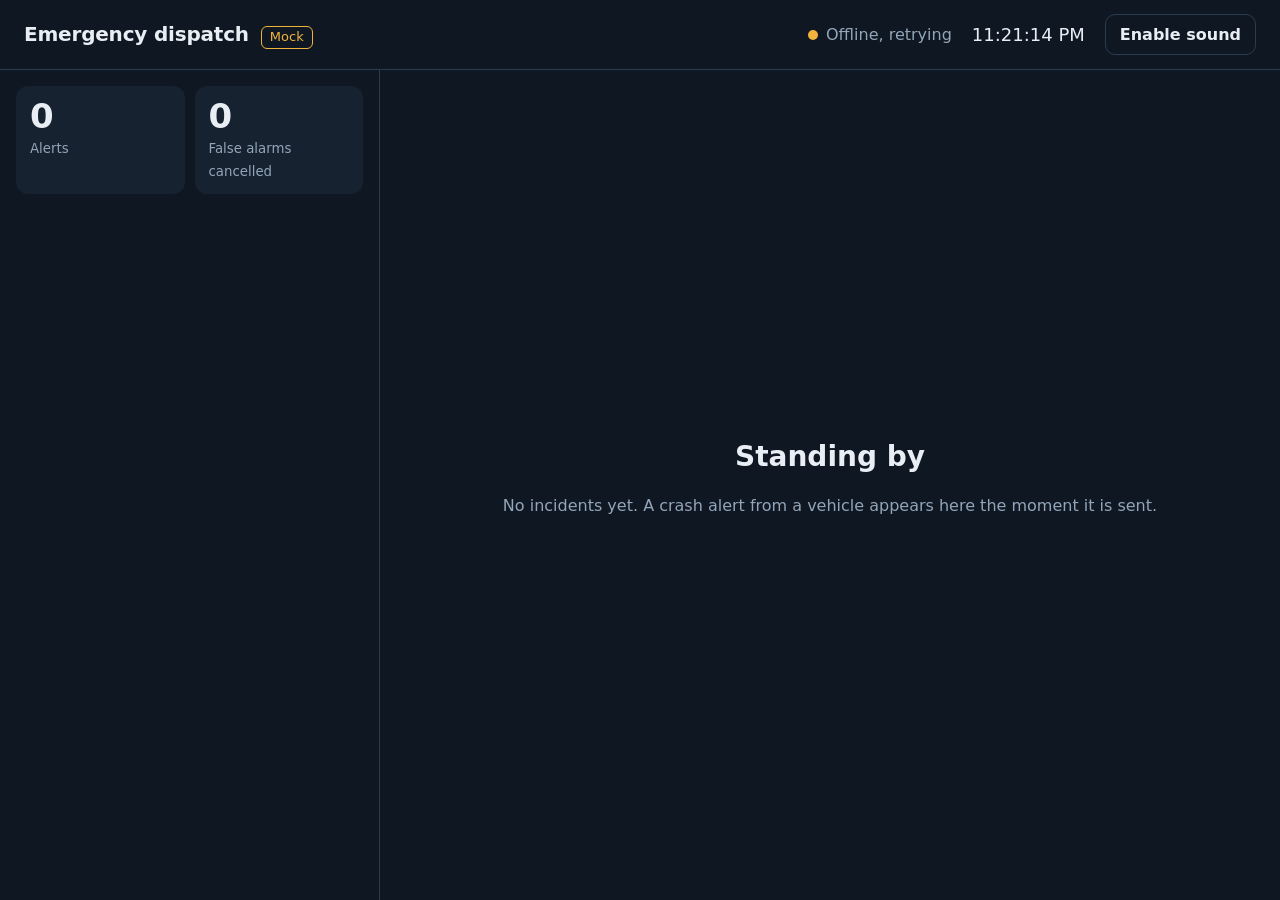
==== backend/app/static/dispatch.html @ 0affd081 "Add CrashGuard Phase A backend and firmware" ====
<!doctype html><html lang="en"><head><meta charset="utf-8"><meta name="viewport" content="width=device-width,initial-scale=1"><title>Emergency dispatch (mock)</title>
<style>
:root{--bg:#0e1722;--s:#16222f;--line:#2a3c50;--tx:#e8eef4;--mu:#93a5b8;--ok:#2fbf71;--warn:#f2b33d;--s1:#f2b33d;--s2:#f07f2d;--s3:#e5484d;color-scheme:dark}
*{box-sizing:border-box}
body{margin:0;height:100dvh;display:flex;flex-direction:column;background:var(--bg);color:var(--tx);font:16px/1.45 system-ui,-apple-system,"Segoe UI",Roboto,sans-serif}
header{display:flex;justify-content:space-between;align-items:center;padding:14px 24px;border-bottom:1px solid var(--line)}
.brand{display:flex;align-items:baseline;gap:12px}.brand b{font-size:20px;font-weight:800;letter-spacing:-.01em}
.mock{font-size:13px;color:var(--warn);border:1px solid var(--warn);border-radius:6px;padding:1px 8px}
.hdr{display:flex;align-items:center;gap:20px;color:var(--mu)}
.live{display:flex;align-items:center;gap:8px}.live i{width:10px;height:10px;border-radius:50%;background:var(--ok)}.live.off i{background:var(--warn)}
#clock{font-variant-numeric:tabular-nums;font-size:18px;color:var(--tx)}
button{font:inherit;font-weight:700;border-radius:10px;border:1px solid var(--line);background:transparent;color:var(--tx);padding:8px 14px;cursor:pointer}
button:focus-visible,.inc:focus-visible,a:focus-visible{outline:3px solid #7cc0ff;outline-offset:2px}
main{flex:1;display:grid;grid-template-columns:380px 1fr;min-height:0}
aside{border-right:1px solid var(--line);overflow:auto;padding:16px}
.stats{display:grid;grid-template-columns:1fr 1fr;gap:10px;margin-bottom:16px}
.stats div{background:var(--s);border-radius:12px;padding:12px 14px}
.stats b{display:block;font-size:34px;font-weight:800;font-variant-numeric:tabular-nums;line-height:1.1}
.stats small{color:var(--mu)}
.inc{background:var(--s);border-radius:12px;padding:12px 14px 12px 16px;margin-bottom:10px;border-left:6px solid var(--mu);cursor:pointer}
.inc.s1{border-color:var(--s1)}.inc.s2{border-color:var(--s2)}.inc.s3{border-color:var(--s3)}
.inc.sel{outline:2px solid var(--tx)}
.inc .top{display:flex;justify-content:space-between;color:var(--mu);font-size:14px}
.inc .sev{font-weight:700}.s1 .sev{color:var(--s1)}.s2 .sev{color:var(--s2)}.s3 .sev{color:var(--s3)}
.inc .meta{color:var(--mu);font-size:14px}
.empty{color:var(--mu)}
#detail{padding:28px;overflow:auto}
#dsev{font-size:44px;font-weight:800;letter-spacing:-.02em;margin:0;line-height:1.1}
#dveh{color:var(--mu);font-size:20px;margin:4px 0 20px}
.grid{display:grid;grid-template-columns:repeat(4,1fr);gap:10px;margin-bottom:20px}
.grid div{background:var(--s);border-radius:12px;padding:12px 14px}
.grid small{display:block;color:var(--mu);font-size:13px}.grid b{font-size:22px;font-variant-numeric:tabular-nums}
#map{width:100%;height:min(46vh,420px);border:0;border-radius:12px;background:var(--s)}
#empty{display:grid;place-content:center;height:100%;text-align:center}
#empty h2{font-size:28px;margin:0 0 6px}
a.link{display:inline-block;margin-top:12px;color:var(--tx);font-weight:700}
#banner{position:fixed;top:0;left:0;right:0;padding:16px 24px;background:var(--s3);color:#fff;font-size:24px;font-weight:800;transform:translateY(-100%);transition:transform .3s;z-index:5;cursor:pointer}
#banner.show{transform:none}
@media(max-width:820px){main{grid-template-columns:1fr;overflow:auto}aside{border-right:0;border-bottom:1px solid var(--line);overflow:visible}.grid{grid-template-columns:1fr 1fr}}
@media(prefers-reduced-motion:reduce){#banner{transition:none}}
</style></head><body>
<div id="banner" role="alert"></div>
<header><div class="brand"><b>Emergency dispatch</b><span class="mock">Mock</span></div>
<div class="hdr"><span id="live" class="live"><i></i><span id="lt">Live</span></span><span id="clock"></span><button id="snd">Enable sound</button></div></header>
<main><aside><div class="stats"><div><b id="nA">0</b><small>Alerts</small></div><div><b id="nC">0</b><small>False alarms cancelled</small></div></div><div id="list"></div></aside>
<section id="detail"><div id="empty"><div><h2>Standing by</h2><p class="empty">No incidents yet. A crash alert from a vehicle appears here the moment it is sent.</p></div></div>
<div id="info" style="display:none"><h1 id="dsev"></h1><p id="dveh"></p>
<div class="grid"><div><small>Peak impact</small><b id="mP"></b></div><div><small>Confidence</small><b id="mC"></b></div><div><small>Received</small><b id="mT"></b></div><div><small>Position accuracy</small><b id="mA"></b></div></div>
<iframe id="map" title="Crash location map"></iframe><p id="noloc" class="empty">Location unavailable for this alert.</p>
<a id="glink" class="link" target="_blank" rel="noopener">Open in Google Maps</a></div></section></main>
<script>
const $=id=>document.getElementById(id),SEV=['None','Minor','Serious','Critical'];
const ALARM_MS=8000;
let alerts=[],cancelled=0,lastId=null,sel=null,audio=null,mapFor=null,alarm=null,alarmEnd=null;
function el(tag,cls,txt){const e=document.createElement(tag);if(cls)e.className=cls;if(txt!=null)e.textContent=txt;return e}
function ago(a){const s=(Date.now()-new Date(a.created_at_utc))/1000;return s<60?'just now':s<3600?Math.floor(s/60)+' min ago':Math.floor(s/3600)+' h ago'}
function beep(){if(!audio)return;const o=audio.createOscillator(),g=audio.createGain();o.frequency.value=880;g.gain.value=.3;o.connect(g);g.connect(audio.destination);o.start();o.stop(audio.currentTime+.4)}
function startAlarm(){stopAlarm();beep();alarm=setInterval(beep,600);alarmEnd=setTimeout(stopAlarm,ALARM_MS)}
function stopAlarm(){clearInterval(alarm);clearTimeout(alarmEnd);alarm=null;alarmEnd=null;$('banner').classList.remove('show')}
$('banner').onclick=stopAlarm;
$('snd').onclick=()=>{audio=new (window.AudioContext||window.webkitAudioContext)();beep();$('snd').textContent='Sound on'};
setInterval(()=>{$('clock').textContent=new Date().toLocaleTimeString()},1000);
function detail(){
  const a=alerts.find(x=>x.id===sel);
  $('empty').style.display=a?'none':'grid';$('info').style.display=a?'block':'none';
  if(!a)return;
  $('dsev').textContent=SEV[a.severity]+' crash'+((a.flags&2)?' (test)':'');$('dsev').style.color='var(--s'+a.severity+')';
  $('dveh').textContent=a.vehicle_label;
  $('mP').textContent=a.peak_g.toFixed(1)+' g';$('mC').textContent=Math.round(a.confidence*100)+'%';
  $('mT').textContent=a.created_at_local;$('mA').textContent=a.accuracy_m!=null?Math.round(a.accuracy_m)+' m':'n/a';
  const has=a.lat!=null;$('map').style.display=has?'block':'none';$('noloc').style.display=has?'none':'block';$('glink').style.display=has?'inline-block':'none';
  if(has){
    if(mapFor!==a.id){const d=.004;$('map').src='https://www.openstreetmap.org/export/embed.html?bbox='+[a.lng-d*1.6,a.lat-d,a.lng+d*1.6,a.lat+d].join(',')+'&layer=mapnik&marker='+a.lat+','+a.lng;mapFor=a.id}
    $('glink').href='https://www.google.com/maps?q='+a.lat+','+a.lng;
  }else mapFor=null;
}
function render(){
  $('nA').textContent=alerts.length;$('nC').textContent=cancelled;
  const list=$('list');list.textContent='';
  if(!alerts.length)list.appendChild(el('p','empty','Alerts from vehicles appear here as they arrive.'));
  for(const a of alerts){
    const c=el('article','inc s'+a.severity+(a.id===sel?' sel':''));c.tabIndex=0;
    const top=el('div','top');top.append(el('span','sev',SEV[a.severity]+((a.flags&2)?' (test)':'')),el('span',null,ago(a)));
    c.append(top,el('b',null,a.vehicle_label),el('div','meta',a.peak_g.toFixed(1)+' g, '+Math.round(a.confidence*100)+'% confidence'));
    c.onclick=()=>{stopAlarm();sel=a.id;render()};c.onkeydown=e=>{if(e.key==='Enter'){stopAlarm();sel=a.id;render()}};
    list.appendChild(c);
  }
  detail();
}
async function poll(){
  try{
    const [a,ev]=await Promise.all([fetch('/api/alerts?limit=50').then(r=>r.json()),fetch('/api/events?limit=200').then(r=>r.json())]);
    alerts=a;cancelled=ev.filter(e=>e.type==='cancelled').length;
    const top=a.length?a[0].id:0;
    if(lastId!==null&&top>lastId){
      sel=top;const n=a[0],b=$('banner');b.textContent='New alert: '+SEV[n.severity].toLowerCase()+' crash, '+n.vehicle_label;
      b.classList.add('show');startAlarm();
    }
    if(sel===null&&a.length)sel=a[0].id;
    lastId=top;$('live').classList.remove('off');$('lt').textContent='Live';render();
  }catch(e){$('live').classList.add('off');$('lt').textContent='Offline, retrying'}
}
setInterval(poll,2000);poll();
</script></body></html>
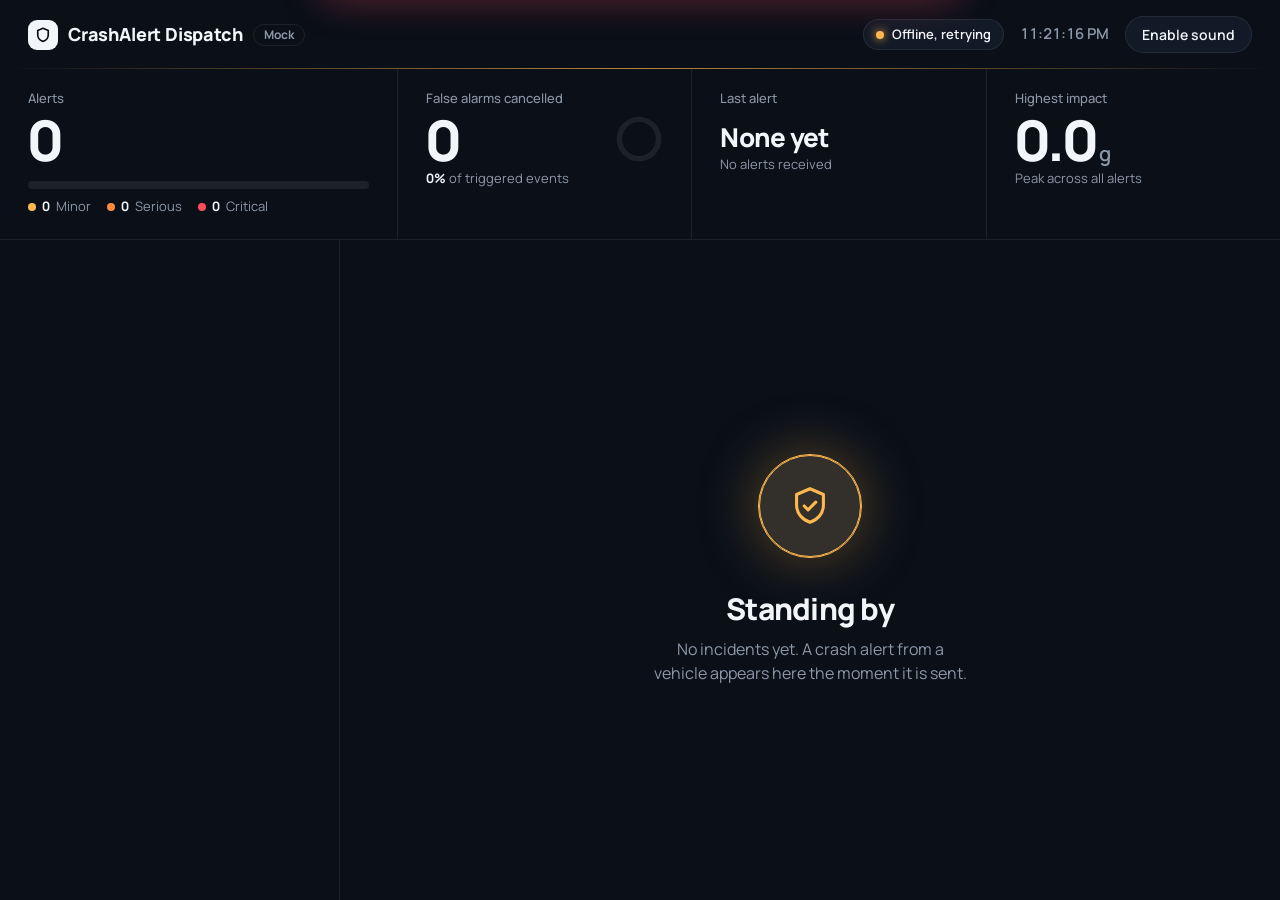
==== commit 896db130: "Refining the UI" ====
--- a/backend/app/static/dispatch.html
+++ b/backend/app/static/dispatch.html
@@ -1,49 +1,91 @@
-<!doctype html><html lang="en"><head><meta charset="utf-8"><meta name="viewport" content="width=device-width,initial-scale=1"><title>Emergency dispatch (mock)</title>
+<!doctype html><html lang="en"><head><meta charset="utf-8"><meta name="viewport" content="width=device-width,initial-scale=1"><title>CrashAlert Dispatch (mock)</title>
+<link rel="preconnect" href="https://fonts.googleapis.com"><link rel="preconnect" href="https://fonts.gstatic.com" crossorigin>
+<link rel="stylesheet" href="https://fonts.googleapis.com/css2?family=Manrope:wght@400;500;600;700;800&display=swap">
 <style>
-:root{--bg:#0e1722;--s:#16222f;--line:#2a3c50;--tx:#e8eef4;--mu:#93a5b8;--ok:#2fbf71;--warn:#f2b33d;--s1:#f2b33d;--s2:#f07f2d;--s3:#e5484d;color-scheme:dark}
+:root{--bg:#0a0f18;--s:#121a27;--line:rgba(255,255,255,.08);--tx:#f2f5f9;--mu:#8b98a9;--ok:#3ddc97;--warn:#ffb84d;--s1:#ffb84d;--s2:#ff8a3d;--s3:#ff4d5e;color-scheme:dark}
 *{box-sizing:border-box}
-body{margin:0;height:100dvh;display:flex;flex-direction:column;background:var(--bg);color:var(--tx);font:16px/1.45 system-ui,-apple-system,"Segoe UI",Roboto,sans-serif}
-header{display:flex;justify-content:space-between;align-items:center;padding:14px 24px;border-bottom:1px solid var(--line)}
-.brand{display:flex;align-items:baseline;gap:12px}.brand b{font-size:20px;font-weight:800;letter-spacing:-.01em}
-.mock{font-size:13px;color:var(--warn);border:1px solid var(--warn);border-radius:6px;padding:1px 8px}
-.hdr{display:flex;align-items:center;gap:20px;color:var(--mu)}
-.live{display:flex;align-items:center;gap:8px}.live i{width:10px;height:10px;border-radius:50%;background:var(--ok)}.live.off i{background:var(--warn)}
-#clock{font-variant-numeric:tabular-nums;font-size:18px;color:var(--tx)}
-button{font:inherit;font-weight:700;border-radius:10px;border:1px solid var(--line);background:transparent;color:var(--tx);padding:8px 14px;cursor:pointer}
+body{margin:0;height:100dvh;display:flex;flex-direction:column;background:var(--bg);color:var(--tx);font:16px/1.5 Manrope,system-ui,-apple-system,"Segoe UI",Roboto,sans-serif;font-variant-numeric:tabular-nums;--c:var(--ok)}
+body:has(.inc.sel.s1){--c:var(--s1)}
+body:has(.inc.sel.s2){--c:var(--s2)}
+body:has(.inc.sel.s3){--c:var(--s3)}
+body:has(.live.off){--c:var(--warn)}
+header{position:relative;display:flex;justify-content:space-between;align-items:center;padding:16px 28px}
+header::after{content:"";position:absolute;left:0;right:0;bottom:0;height:1px;background:linear-gradient(90deg,transparent,var(--c) 50%,transparent);opacity:.7}
+.brand{display:flex;align-items:center;gap:10px}.brand b{font-size:18px;font-weight:800;letter-spacing:-.01em}
+.logo{width:30px;height:30px;padding:6px;border-radius:9px;background:var(--tx);stroke:var(--bg);fill:none;stroke-width:2.2;stroke-linejoin:round}
+.mock{font-size:12px;font-weight:700;color:var(--mu);border:1px solid var(--line);border-radius:99px;padding:1px 10px}
+.hdr{display:flex;align-items:center;gap:16px}
+.live{display:flex;align-items:center;gap:8px;font-size:13px;font-weight:600;border:1px solid var(--line);background:var(--s);border-radius:99px;padding:5px 12px}
+.live i{width:8px;height:8px;border-radius:50%;background:var(--ok);box-shadow:0 0 10px var(--ok)}.live.off i{background:var(--warn);box-shadow:0 0 10px var(--warn)}
+#clock{font-size:15px;font-weight:600;color:var(--mu)}
+button{font:inherit;font-weight:600;font-size:14px;border-radius:99px;border:1px solid var(--line);background:var(--s);color:var(--tx);padding:7px 16px;cursor:pointer}
 button:focus-visible,.inc:focus-visible,a:focus-visible{outline:3px solid #7cc0ff;outline-offset:2px}
-main{flex:1;display:grid;grid-template-columns:380px 1fr;min-height:0}
-aside{border-right:1px solid var(--line);overflow:auto;padding:16px}
-.stats{display:grid;grid-template-columns:1fr 1fr;gap:10px;margin-bottom:16px}
-.stats div{background:var(--s);border-radius:12px;padding:12px 14px}
-.stats b{display:block;font-size:34px;font-weight:800;font-variant-numeric:tabular-nums;line-height:1.1}
-.stats small{color:var(--mu)}
-.inc{background:var(--s);border-radius:12px;padding:12px 14px 12px 16px;margin-bottom:10px;border-left:6px solid var(--mu);cursor:pointer}
-.inc.s1{border-color:var(--s1)}.inc.s2{border-color:var(--s2)}.inc.s3{border-color:var(--s3)}
-.inc.sel{outline:2px solid var(--tx)}
-.inc .top{display:flex;justify-content:space-between;color:var(--mu);font-size:14px}
-.inc .sev{font-weight:700}.s1 .sev{color:var(--s1)}.s2 .sev{color:var(--s2)}.s3 .sev{color:var(--s3)}
+.kpis{display:grid;grid-template-columns:1.35fr 1fr 1fr 1fr;border-bottom:1px solid var(--line)}
+.k{padding:20px 28px 22px;border-left:1px solid var(--line);min-width:0}
+.k:first-child{border-left:0}
+.k small{display:block;color:var(--mu);font-size:13px;font-weight:500}
+.k .n{font-size:56px;font-weight:800;letter-spacing:-.045em;line-height:1.05;margin:2px 0 0}
+.k .n u{font-size:20px;font-weight:600;letter-spacing:0;text-decoration:none;color:var(--mu);margin-left:4px}
+.k .t{font-size:26px;font-weight:800;letter-spacing:-.03em;line-height:1.4;margin:10px 0 0;white-space:nowrap;overflow:hidden;text-overflow:ellipsis}
+.k .cap{color:var(--mu);font-size:13px;white-space:nowrap;overflow:hidden;text-overflow:ellipsis}
+.bar{display:flex;height:8px;border-radius:99px;overflow:hidden;background:rgba(255,255,255,.08);margin-top:12px}
+.bar i{flex:0 1 0;height:100%}
+#b1{background:var(--s1)}#b2{background:var(--s2)}#b3{background:var(--s3)}
+.lg{display:flex;gap:16px;margin-top:8px;font-size:13px;color:var(--mu)}
+.lg span{display:flex;align-items:center;gap:6px}.lg i{width:8px;height:8px;border-radius:50%}
+.lg b{color:var(--tx)}
+.row{display:flex;justify-content:space-between;align-items:center}
+.ring{width:48px;height:48px;transform:rotate(-90deg);flex:none}
+.ring circle{fill:none;stroke-width:5}
+.ring .tr{stroke:rgba(255,255,255,.08)}
+#rg{stroke:var(--warn);stroke-dasharray:113.1;stroke-dashoffset:113.1;stroke-linecap:round;transition:stroke-dashoffset .6s}
+main{flex:1;display:grid;grid-template-columns:340px 1fr;min-height:0}
+aside{border-right:1px solid var(--line);overflow:auto;padding:14px 16px 18px}
+.inc{position:relative;padding:12px 14px 12px 32px;margin-bottom:4px;border-radius:14px;cursor:pointer;--c:var(--mu)}
+.inc::before{content:"";position:absolute;left:14px;top:21px;width:8px;height:8px;border-radius:50%;background:var(--c);box-shadow:0 0 10px var(--c)}
+.inc.s1{--c:var(--s1)}.inc.s2{--c:var(--s2)}.inc.s3{--c:var(--s3)}
+.inc:hover{background:rgba(255,255,255,.04)}
+.inc.sel{background:color-mix(in srgb,var(--c) 13%,transparent)}
+.inc .top{display:flex;justify-content:space-between;color:var(--mu);font-size:13px}
+.inc .sev{font-weight:700;color:var(--c)}
+.inc b{font-weight:700}
 .inc .meta{color:var(--mu);font-size:14px}
 .empty{color:var(--mu)}
-#detail{padding:28px;overflow:auto}
-#dsev{font-size:44px;font-weight:800;letter-spacing:-.02em;margin:0;line-height:1.1}
-#dveh{color:var(--mu);font-size:20px;margin:4px 0 20px}
-.grid{display:grid;grid-template-columns:repeat(4,1fr);gap:10px;margin-bottom:20px}
-.grid div{background:var(--s);border-radius:12px;padding:12px 14px}
-.grid small{display:block;color:var(--mu);font-size:13px}.grid b{font-size:22px;font-variant-numeric:tabular-nums}
-#map{width:100%;height:min(46vh,420px);border:0;border-radius:12px;background:var(--s)}
+#detail{padding:28px 36px;overflow:auto}
+#dsev{font-size:52px;font-weight:800;letter-spacing:-.035em;margin:0;line-height:1.05}
+#dveh{color:var(--mu);font-size:18px;margin:6px 0 26px}
+.grid{display:grid;grid-template-columns:repeat(4,1fr);gap:16px;margin-bottom:26px}
+.grid div{border-left:1px solid var(--line);padding-left:16px}
+.grid small{display:block;color:var(--mu);font-size:13px;font-weight:500}.grid b{font-size:22px;font-weight:700;letter-spacing:-.01em}
+#map{width:100%;height:min(42vh,400px);border:1px solid var(--line);border-radius:20px;background:var(--s);filter:invert(.92) hue-rotate(180deg) brightness(.95) contrast(.9)}
+a.link{display:inline-block;margin-top:16px;color:var(--tx);font-weight:700;font-size:14px;border:1px solid var(--line);background:var(--s);border-radius:99px;padding:9px 18px;text-decoration:none}
 #empty{display:grid;place-content:center;height:100%;text-align:center}
-#empty h2{font-size:28px;margin:0 0 6px}
-a.link{display:inline-block;margin-top:12px;color:var(--tx);font-weight:700}
-#banner{position:fixed;top:0;left:0;right:0;padding:16px 24px;background:var(--s3);color:#fff;font-size:24px;font-weight:800;transform:translateY(-100%);transition:transform .3s;z-index:5;cursor:pointer}
+#empty h2{font-size:30px;font-weight:800;letter-spacing:-.025em;margin:0 0 6px}
+#empty p{max-width:320px;margin:0 auto}
+.orb{position:relative;width:104px;height:104px;margin:0 auto 28px;border-radius:50%;display:grid;place-content:center;background:color-mix(in srgb,var(--c) 14%,var(--s));border:1.5px solid var(--c);box-shadow:0 0 60px color-mix(in srgb,var(--c) 35%,transparent)}
+.orb svg{width:46px;height:46px;fill:none;stroke:var(--c);stroke-width:1.6;stroke-linecap:round;stroke-linejoin:round}
+.orb::before{content:"";position:absolute;inset:0;border-radius:50%;border:1.5px solid var(--c);animation:pulse 3.2s ease-out infinite}
+@keyframes pulse{from{transform:scale(1);opacity:.6}to{transform:scale(2);opacity:0}}
+#banner{position:fixed;top:16px;left:16px;right:16px;max-width:640px;margin:0 auto;padding:16px 22px;border-radius:18px;background:linear-gradient(90deg,#ff4d5e,#c4263a);color:#fff;font-size:20px;font-weight:800;letter-spacing:-.01em;transform:translateY(-200%);transition:transform .3s;z-index:5;cursor:pointer;box-shadow:0 12px 40px rgba(255,77,94,.45)}
 #banner.show{transform:none}
-@media(max-width:820px){main{grid-template-columns:1fr;overflow:auto}aside{border-right:0;border-bottom:1px solid var(--line);overflow:visible}.grid{grid-template-columns:1fr 1fr}}
-@media(prefers-reduced-motion:reduce){#banner{transition:none}}
+@media(max-width:1000px){.kpis{grid-template-columns:1fr 1fr}.k:nth-child(3){border-left:0}.k:nth-child(n+3){border-top:1px solid var(--line)}}
+@media(max-width:820px){body{height:auto;min-height:100dvh}main{grid-template-columns:1fr}aside{border-right:0;border-bottom:1px solid var(--line);overflow:visible}.grid{grid-template-columns:1fr 1fr}#detail{padding:24px 20px}header{padding:14px 16px}#clock{display:none}.k{padding:16px 18px}.k .n{font-size:44px}}
+@media(prefers-reduced-motion:reduce){#banner,#rg{transition:none}.orb::before{animation:none}}
 </style></head><body>
 <div id="banner" role="alert"></div>
-<header><div class="brand"><b>Emergency dispatch</b><span class="mock">Mock</span></div>
+<header><div class="brand"><svg class="logo" viewBox="0 0 24 24"><path d="M12 3l7 3v5.5c0 4.2-2.9 7.7-7 9-4.1-1.3-7-4.8-7-9V6l7-3z"/></svg><b>CrashAlert Dispatch</b><span class="mock">Mock</span></div>
 <div class="hdr"><span id="live" class="live"><i></i><span id="lt">Live</span></span><span id="clock"></span><button id="snd">Enable sound</button></div></header>
-<main><aside><div class="stats"><div><b id="nA">0</b><small>Alerts</small></div><div><b id="nC">0</b><small>False alarms cancelled</small></div></div><div id="list"></div></aside>
-<section id="detail"><div id="empty"><div><h2>Standing by</h2><p class="empty">No incidents yet. A crash alert from a vehicle appears here the moment it is sent.</p></div></div>
+<section class="kpis">
+<div class="k"><small>Alerts</small><div class="n" id="nA">0</div>
+<div class="bar"><i id="b1"></i><i id="b2"></i><i id="b3"></i></div>
+<div class="lg"><span><i style="background:var(--s1)"></i><b id="c1">0</b> Minor</span><span><i style="background:var(--s2)"></i><b id="c2">0</b> Serious</span><span><i style="background:var(--s3)"></i><b id="c3">0</b> Critical</span></div></div>
+<div class="k"><small>False alarms cancelled</small><div class="row"><div class="n" id="nC">0</div><svg class="ring" viewBox="0 0 44 44"><circle class="tr" cx="22" cy="22" r="18"/><circle id="rg" cx="22" cy="22" r="18"/></svg></div>
+<div class="cap"><b id="nP" style="color:var(--tx)">0%</b> of triggered events</div></div>
+<div class="k"><small>Last alert</small><div class="t" id="nL">None yet</div><div class="cap" id="nLv">No alerts received</div></div>
+<div class="k"><small>Highest impact</small><div class="n"><span id="nK">0.0</span><u>g</u></div><div class="cap">Peak across all alerts</div></div>
+</section>
+<main><aside><div id="list"></div></aside>
+<section id="detail"><div id="empty"><div><div class="orb"><svg viewBox="0 0 24 24"><path d="M12 3l7 3v5.5c0 4.2-2.9 7.7-7 9-4.1-1.3-7-4.8-7-9V6l7-3z"/><path d="m9 12 2 2 4-4"/></svg></div><h2>Standing by</h2><p class="empty">No incidents yet. A crash alert from a vehicle appears here the moment it is sent.</p></div></div>
 <div id="info" style="display:none"><h1 id="dsev"></h1><p id="dveh"></p>
 <div class="grid"><div><small>Peak impact</small><b id="mP"></b></div><div><small>Confidence</small><b id="mC"></b></div><div><small>Received</small><b id="mT"></b></div><div><small>Position accuracy</small><b id="mA"></b></div></div>
 <iframe id="map" title="Crash location map"></iframe><p id="noloc" class="empty">Location unavailable for this alert.</p>
@@ -74,8 +116,17 @@
     $('glink').href='https://www.google.com/maps?q='+a.lat+','+a.lng;
   }else mapFor=null;
 }
+function kpis(){
+  const n=[0,0,0,0];alerts.forEach(a=>n[a.severity]++);
+  for(let i=1;i<4;i++){$('b'+i).style.flexGrow=n[i];$('c'+i).textContent=n[i]}
+  const t=alerts.length+cancelled,p=t?Math.round(cancelled/t*100):0;
+  $('nP').textContent=p+'%';$('rg').style.strokeDashoffset=113.1*(1-p/100);
+  $('nL').textContent=alerts.length?ago(alerts[0]):'None yet';
+  $('nLv').textContent=alerts.length?alerts[0].vehicle_label:'No alerts received';
+  $('nK').textContent=alerts.length?Math.max(...alerts.map(a=>a.peak_g)).toFixed(1):'0.0';
+}
 function render(){
-  $('nA').textContent=alerts.length;$('nC').textContent=cancelled;
+  $('nA').textContent=alerts.length;$('nC').textContent=cancelled;kpis();
   const list=$('list');list.textContent='';
   if(!alerts.length)list.appendChild(el('p','empty','Alerts from vehicles appear here as they arrive.'));
   for(const a of alerts){
@@ -101,4 +152,4 @@
   }catch(e){$('live').classList.add('off');$('lt').textContent='Offline, retrying'}
 }
 setInterval(poll,2000);poll();
-</script></body></html>+</script></body></html>
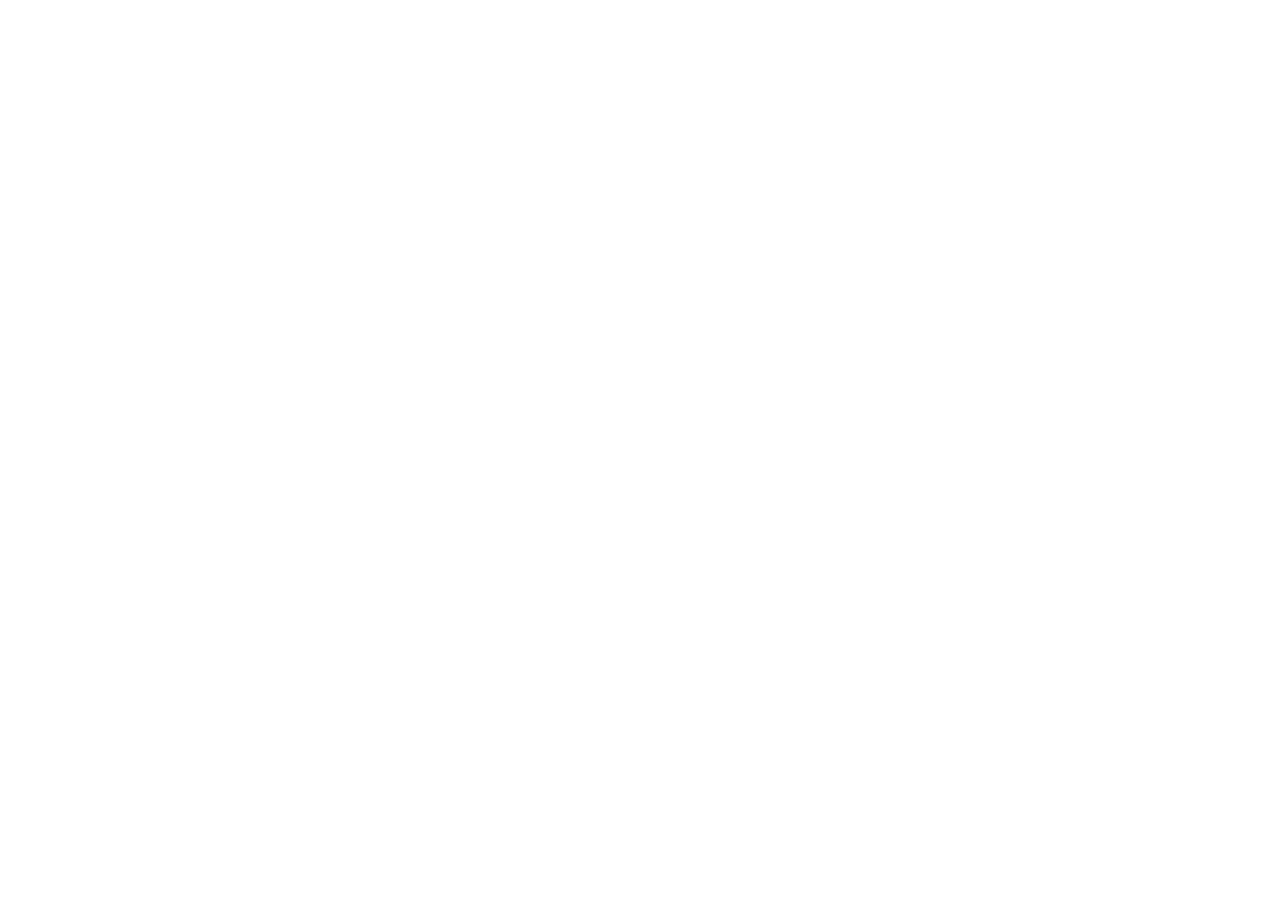
==== commit ed3496ec: "Redesign responder portal layout" ====
--- a/backend/app/static/dispatch.html
+++ b/backend/app/static/dispatch.html
@@ -1,155 +1,171 @@
-<!doctype html><html lang="en"><head><meta charset="utf-8"><meta name="viewport" content="width=device-width,initial-scale=1"><title>CrashAlert Dispatch (mock)</title>
-<link rel="preconnect" href="https://fonts.googleapis.com"><link rel="preconnect" href="https://fonts.gstatic.com" crossorigin>
-<link rel="stylesheet" href="https://fonts.googleapis.com/css2?family=Manrope:wght@400;500;600;700;800&display=swap">
-<style>
-:root{--bg:#0a0f18;--s:#121a27;--line:rgba(255,255,255,.08);--tx:#f2f5f9;--mu:#8b98a9;--ok:#3ddc97;--warn:#ffb84d;--s1:#ffb84d;--s2:#ff8a3d;--s3:#ff4d5e;color-scheme:dark}
-*{box-sizing:border-box}
-body{margin:0;height:100dvh;display:flex;flex-direction:column;background:var(--bg);color:var(--tx);font:16px/1.5 Manrope,system-ui,-apple-system,"Segoe UI",Roboto,sans-serif;font-variant-numeric:tabular-nums;--c:var(--ok)}
-body:has(.inc.sel.s1){--c:var(--s1)}
-body:has(.inc.sel.s2){--c:var(--s2)}
-body:has(.inc.sel.s3){--c:var(--s3)}
-body:has(.live.off){--c:var(--warn)}
-header{position:relative;display:flex;justify-content:space-between;align-items:center;padding:16px 28px}
-header::after{content:"";position:absolute;left:0;right:0;bottom:0;height:1px;background:linear-gradient(90deg,transparent,var(--c) 50%,transparent);opacity:.7}
-.brand{display:flex;align-items:center;gap:10px}.brand b{font-size:18px;font-weight:800;letter-spacing:-.01em}
-.logo{width:30px;height:30px;padding:6px;border-radius:9px;background:var(--tx);stroke:var(--bg);fill:none;stroke-width:2.2;stroke-linejoin:round}
-.mock{font-size:12px;font-weight:700;color:var(--mu);border:1px solid var(--line);border-radius:99px;padding:1px 10px}
-.hdr{display:flex;align-items:center;gap:16px}
-.live{display:flex;align-items:center;gap:8px;font-size:13px;font-weight:600;border:1px solid var(--line);background:var(--s);border-radius:99px;padding:5px 12px}
-.live i{width:8px;height:8px;border-radius:50%;background:var(--ok);box-shadow:0 0 10px var(--ok)}.live.off i{background:var(--warn);box-shadow:0 0 10px var(--warn)}
-#clock{font-size:15px;font-weight:600;color:var(--mu)}
-button{font:inherit;font-weight:600;font-size:14px;border-radius:99px;border:1px solid var(--line);background:var(--s);color:var(--tx);padding:7px 16px;cursor:pointer}
-button:focus-visible,.inc:focus-visible,a:focus-visible{outline:3px solid #7cc0ff;outline-offset:2px}
-.kpis{display:grid;grid-template-columns:1.35fr 1fr 1fr 1fr;border-bottom:1px solid var(--line)}
-.k{padding:20px 28px 22px;border-left:1px solid var(--line);min-width:0}
-.k:first-child{border-left:0}
-.k small{display:block;color:var(--mu);font-size:13px;font-weight:500}
-.k .n{font-size:56px;font-weight:800;letter-spacing:-.045em;line-height:1.05;margin:2px 0 0}
-.k .n u{font-size:20px;font-weight:600;letter-spacing:0;text-decoration:none;color:var(--mu);margin-left:4px}
-.k .t{font-size:26px;font-weight:800;letter-spacing:-.03em;line-height:1.4;margin:10px 0 0;white-space:nowrap;overflow:hidden;text-overflow:ellipsis}
-.k .cap{color:var(--mu);font-size:13px;white-space:nowrap;overflow:hidden;text-overflow:ellipsis}
-.bar{display:flex;height:8px;border-radius:99px;overflow:hidden;background:rgba(255,255,255,.08);margin-top:12px}
-.bar i{flex:0 1 0;height:100%}
-#b1{background:var(--s1)}#b2{background:var(--s2)}#b3{background:var(--s3)}
-.lg{display:flex;gap:16px;margin-top:8px;font-size:13px;color:var(--mu)}
-.lg span{display:flex;align-items:center;gap:6px}.lg i{width:8px;height:8px;border-radius:50%}
-.lg b{color:var(--tx)}
-.row{display:flex;justify-content:space-between;align-items:center}
-.ring{width:48px;height:48px;transform:rotate(-90deg);flex:none}
-.ring circle{fill:none;stroke-width:5}
-.ring .tr{stroke:rgba(255,255,255,.08)}
-#rg{stroke:var(--warn);stroke-dasharray:113.1;stroke-dashoffset:113.1;stroke-linecap:round;transition:stroke-dashoffset .6s}
-main{flex:1;display:grid;grid-template-columns:340px 1fr;min-height:0}
-aside{border-right:1px solid var(--line);overflow:auto;padding:14px 16px 18px}
-.inc{position:relative;padding:12px 14px 12px 32px;margin-bottom:4px;border-radius:14px;cursor:pointer;--c:var(--mu)}
-.inc::before{content:"";position:absolute;left:14px;top:21px;width:8px;height:8px;border-radius:50%;background:var(--c);box-shadow:0 0 10px var(--c)}
-.inc.s1{--c:var(--s1)}.inc.s2{--c:var(--s2)}.inc.s3{--c:var(--s3)}
-.inc:hover{background:rgba(255,255,255,.04)}
-.inc.sel{background:color-mix(in srgb,var(--c) 13%,transparent)}
-.inc .top{display:flex;justify-content:space-between;color:var(--mu);font-size:13px}
-.inc .sev{font-weight:700;color:var(--c)}
-.inc b{font-weight:700}
-.inc .meta{color:var(--mu);font-size:14px}
-.empty{color:var(--mu)}
-#detail{padding:28px 36px;overflow:auto}
-#dsev{font-size:52px;font-weight:800;letter-spacing:-.035em;margin:0;line-height:1.05}
-#dveh{color:var(--mu);font-size:18px;margin:6px 0 26px}
-.grid{display:grid;grid-template-columns:repeat(4,1fr);gap:16px;margin-bottom:26px}
-.grid div{border-left:1px solid var(--line);padding-left:16px}
-.grid small{display:block;color:var(--mu);font-size:13px;font-weight:500}.grid b{font-size:22px;font-weight:700;letter-spacing:-.01em}
-#map{width:100%;height:min(42vh,400px);border:1px solid var(--line);border-radius:20px;background:var(--s);filter:invert(.92) hue-rotate(180deg) brightness(.95) contrast(.9)}
-a.link{display:inline-block;margin-top:16px;color:var(--tx);font-weight:700;font-size:14px;border:1px solid var(--line);background:var(--s);border-radius:99px;padding:9px 18px;text-decoration:none}
-#empty{display:grid;place-content:center;height:100%;text-align:center}
-#empty h2{font-size:30px;font-weight:800;letter-spacing:-.025em;margin:0 0 6px}
-#empty p{max-width:320px;margin:0 auto}
-.orb{position:relative;width:104px;height:104px;margin:0 auto 28px;border-radius:50%;display:grid;place-content:center;background:color-mix(in srgb,var(--c) 14%,var(--s));border:1.5px solid var(--c);box-shadow:0 0 60px color-mix(in srgb,var(--c) 35%,transparent)}
-.orb svg{width:46px;height:46px;fill:none;stroke:var(--c);stroke-width:1.6;stroke-linecap:round;stroke-linejoin:round}
-.orb::before{content:"";position:absolute;inset:0;border-radius:50%;border:1.5px solid var(--c);animation:pulse 3.2s ease-out infinite}
-@keyframes pulse{from{transform:scale(1);opacity:.6}to{transform:scale(2);opacity:0}}
-#banner{position:fixed;top:16px;left:16px;right:16px;max-width:640px;margin:0 auto;padding:16px 22px;border-radius:18px;background:linear-gradient(90deg,#ff4d5e,#c4263a);color:#fff;font-size:20px;font-weight:800;letter-spacing:-.01em;transform:translateY(-200%);transition:transform .3s;z-index:5;cursor:pointer;box-shadow:0 12px 40px rgba(255,77,94,.45)}
-#banner.show{transform:none}
-@media(max-width:1000px){.kpis{grid-template-columns:1fr 1fr}.k:nth-child(3){border-left:0}.k:nth-child(n+3){border-top:1px solid var(--line)}}
-@media(max-width:820px){body{height:auto;min-height:100dvh}main{grid-template-columns:1fr}aside{border-right:0;border-bottom:1px solid var(--line);overflow:visible}.grid{grid-template-columns:1fr 1fr}#detail{padding:24px 20px}header{padding:14px 16px}#clock{display:none}.k{padding:16px 18px}.k .n{font-size:44px}}
-@media(prefers-reduced-motion:reduce){#banner,#rg{transition:none}.orb::before{animation:none}}
-</style></head><body>
-<div id="banner" role="alert"></div>
-<header><div class="brand"><svg class="logo" viewBox="0 0 24 24"><path d="M12 3l7 3v5.5c0 4.2-2.9 7.7-7 9-4.1-1.3-7-4.8-7-9V6l7-3z"/></svg><b>CrashAlert Dispatch</b><span class="mock">Mock</span></div>
-<div class="hdr"><span id="live" class="live"><i></i><span id="lt">Live</span></span><span id="clock"></span><button id="snd">Enable sound</button></div></header>
-<section class="kpis">
-<div class="k"><small>Alerts</small><div class="n" id="nA">0</div>
-<div class="bar"><i id="b1"></i><i id="b2"></i><i id="b3"></i></div>
-<div class="lg"><span><i style="background:var(--s1)"></i><b id="c1">0</b> Minor</span><span><i style="background:var(--s2)"></i><b id="c2">0</b> Serious</span><span><i style="background:var(--s3)"></i><b id="c3">0</b> Critical</span></div></div>
-<div class="k"><small>False alarms cancelled</small><div class="row"><div class="n" id="nC">0</div><svg class="ring" viewBox="0 0 44 44"><circle class="tr" cx="22" cy="22" r="18"/><circle id="rg" cx="22" cy="22" r="18"/></svg></div>
-<div class="cap"><b id="nP" style="color:var(--tx)">0%</b> of triggered events</div></div>
-<div class="k"><small>Last alert</small><div class="t" id="nL">None yet</div><div class="cap" id="nLv">No alerts received</div></div>
-<div class="k"><small>Highest impact</small><div class="n"><span id="nK">0.0</span><u>g</u></div><div class="cap">Peak across all alerts</div></div>
+<!doctype html>
+<html lang="en">
+<head>
+<meta charset="utf-8">
+<meta name="viewport" content="width=device-width,initial-scale=1">
+<meta name="theme-color" content="#0d0d0d">
+<title>AccidentAlert AI System · Response Portal</title>
+<link rel="stylesheet" href="/static/portal.css">
+</head>
+<body>
+
+<!-- Sign in -->
+<section id="login" class="login" hidden>
+  <form id="loginForm" class="login-card" autocomplete="off">
+    <div class="brand brand-lg"><svg class="logo" viewBox="0 0 24 24" aria-hidden="true"><path d="M12 3l7 3v5.5c0 4.2-2.9 7.7-7 9-4.1-1.3-7-4.8-7-9V6l7-3z"/><path d="M12 8.5v4M12 15.5v.01"/></svg><span>AccidentAlert AI<small>Response Portal</small></span></div>
+    <h1>Station sign in</h1>
+    <p class="muted">Sign in with your station to receive crash alerts and update incidents.</p>
+    <label for="stationSel">Station</label>
+    <select id="stationSel" required></select>
+    <label for="pin">PIN</label>
+    <input id="pin" type="password" inputmode="numeric" pattern="[0-9]*" maxlength="12" required>
+    <p id="loginErr" class="err" role="alert"></p>
+    <button class="btn primary block" type="submit">Sign in</button>
+    <p class="fine">Prototype system. Not a certified emergency dispatch tool.</p>
+  </form>
 </section>
-<main><aside><div id="list"></div></aside>
-<section id="detail"><div id="empty"><div><div class="orb"><svg viewBox="0 0 24 24"><path d="M12 3l7 3v5.5c0 4.2-2.9 7.7-7 9-4.1-1.3-7-4.8-7-9V6l7-3z"/><path d="m9 12 2 2 4-4"/></svg></div><h2>Standing by</h2><p class="empty">No incidents yet. A crash alert from a vehicle appears here the moment it is sent.</p></div></div>
-<div id="info" style="display:none"><h1 id="dsev"></h1><p id="dveh"></p>
-<div class="grid"><div><small>Peak impact</small><b id="mP"></b></div><div><small>Confidence</small><b id="mC"></b></div><div><small>Received</small><b id="mT"></b></div><div><small>Position accuracy</small><b id="mA"></b></div></div>
-<iframe id="map" title="Crash location map"></iframe><p id="noloc" class="empty">Location unavailable for this alert.</p>
-<a id="glink" class="link" target="_blank" rel="noopener">Open in Google Maps</a></div></section></main>
-<script>
-const $=id=>document.getElementById(id),SEV=['None','Minor','Serious','Critical'];
-const ALARM_MS=8000;
-let alerts=[],cancelled=0,lastId=null,sel=null,audio=null,mapFor=null,alarm=null,alarmEnd=null;
-function el(tag,cls,txt){const e=document.createElement(tag);if(cls)e.className=cls;if(txt!=null)e.textContent=txt;return e}
-function ago(a){const s=(Date.now()-new Date(a.created_at_utc))/1000;return s<60?'just now':s<3600?Math.floor(s/60)+' min ago':Math.floor(s/3600)+' h ago'}
-function beep(){if(!audio)return;const o=audio.createOscillator(),g=audio.createGain();o.frequency.value=880;g.gain.value=.3;o.connect(g);g.connect(audio.destination);o.start();o.stop(audio.currentTime+.4)}
-function startAlarm(){stopAlarm();beep();alarm=setInterval(beep,600);alarmEnd=setTimeout(stopAlarm,ALARM_MS)}
-function stopAlarm(){clearInterval(alarm);clearTimeout(alarmEnd);alarm=null;alarmEnd=null;$('banner').classList.remove('show')}
-$('banner').onclick=stopAlarm;
-$('snd').onclick=()=>{audio=new (window.AudioContext||window.webkitAudioContext)();beep();$('snd').textContent='Sound on'};
-setInterval(()=>{$('clock').textContent=new Date().toLocaleTimeString()},1000);
-function detail(){
-  const a=alerts.find(x=>x.id===sel);
-  $('empty').style.display=a?'none':'grid';$('info').style.display=a?'block':'none';
-  if(!a)return;
-  $('dsev').textContent=SEV[a.severity]+' crash'+((a.flags&2)?' (test)':'');$('dsev').style.color='var(--s'+a.severity+')';
-  $('dveh').textContent=a.vehicle_label;
-  $('mP').textContent=a.peak_g.toFixed(1)+' g';$('mC').textContent=Math.round(a.confidence*100)+'%';
-  $('mT').textContent=a.created_at_local;$('mA').textContent=a.accuracy_m!=null?Math.round(a.accuracy_m)+' m':'n/a';
-  const has=a.lat!=null;$('map').style.display=has?'block':'none';$('noloc').style.display=has?'none':'block';$('glink').style.display=has?'inline-block':'none';
-  if(has){
-    if(mapFor!==a.id){const d=.004;$('map').src='https://www.openstreetmap.org/export/embed.html?bbox='+[a.lng-d*1.6,a.lat-d,a.lng+d*1.6,a.lat+d].join(',')+'&layer=mapnik&marker='+a.lat+','+a.lng;mapFor=a.id}
-    $('glink').href='https://www.google.com/maps?q='+a.lat+','+a.lng;
-  }else mapFor=null;
-}
-function kpis(){
-  const n=[0,0,0,0];alerts.forEach(a=>n[a.severity]++);
-  for(let i=1;i<4;i++){$('b'+i).style.flexGrow=n[i];$('c'+i).textContent=n[i]}
-  const t=alerts.length+cancelled,p=t?Math.round(cancelled/t*100):0;
-  $('nP').textContent=p+'%';$('rg').style.strokeDashoffset=113.1*(1-p/100);
-  $('nL').textContent=alerts.length?ago(alerts[0]):'None yet';
-  $('nLv').textContent=alerts.length?alerts[0].vehicle_label:'No alerts received';
-  $('nK').textContent=alerts.length?Math.max(...alerts.map(a=>a.peak_g)).toFixed(1):'0.0';
-}
-function render(){
-  $('nA').textContent=alerts.length;$('nC').textContent=cancelled;kpis();
-  const list=$('list');list.textContent='';
-  if(!alerts.length)list.appendChild(el('p','empty','Alerts from vehicles appear here as they arrive.'));
-  for(const a of alerts){
-    const c=el('article','inc s'+a.severity+(a.id===sel?' sel':''));c.tabIndex=0;
-    const top=el('div','top');top.append(el('span','sev',SEV[a.severity]+((a.flags&2)?' (test)':'')),el('span',null,ago(a)));
-    c.append(top,el('b',null,a.vehicle_label),el('div','meta',a.peak_g.toFixed(1)+' g, '+Math.round(a.confidence*100)+'% confidence'));
-    c.onclick=()=>{stopAlarm();sel=a.id;render()};c.onkeydown=e=>{if(e.key==='Enter'){stopAlarm();sel=a.id;render()}};
-    list.appendChild(c);
-  }
-  detail();
-}
-async function poll(){
-  try{
-    const [a,ev]=await Promise.all([fetch('/api/alerts?limit=50').then(r=>r.json()),fetch('/api/events?limit=200').then(r=>r.json())]);
-    alerts=a;cancelled=ev.filter(e=>e.type==='cancelled').length;
-    const top=a.length?a[0].id:0;
-    if(lastId!==null&&top>lastId){
-      sel=top;const n=a[0],b=$('banner');b.textContent='New alert: '+SEV[n.severity].toLowerCase()+' crash, '+n.vehicle_label;
-      b.classList.add('show');startAlarm();
-    }
-    if(sel===null&&a.length)sel=a[0].id;
-    lastId=top;$('live').classList.remove('off');$('lt').textContent='Live';render();
-  }catch(e){$('live').classList.add('off');$('lt').textContent='Offline, retrying'}
-}
-setInterval(poll,2000);poll();
-</script></body></html>
+
+<!-- App -->
+<div id="app" class="app" hidden>
+  <header class="topbar">
+    <div class="brand"><svg class="logo" viewBox="0 0 24 24" aria-hidden="true"><path d="M12 3l7 3v5.5c0 4.2-2.9 7.7-7 9-4.1-1.3-7-4.8-7-9V6l7-3z"/><path d="M12 8.5v4M12 15.5v.01"/></svg><span>AccidentAlert AI<small>Response Portal</small></span></div>
+    <nav class="tabs" role="tablist">
+      <button role="tab" data-view="live" aria-selected="true">Live incidents <b id="tabCount" class="count" hidden></b></button>
+      <button role="tab" data-view="analytics" aria-selected="false">Analytics</button>
+    </nav>
+    <div class="top-right">
+      <span id="live" class="live"><i></i><span id="liveTxt">Connecting</span></span>
+      <span id="clock" class="clock"></span>
+      <button id="snd" class="btn ghost sm" title="Play a sound when a new alert arrives">Sound off</button>
+      <div class="me"><span class="me-dot"></span><span><b id="meName"></b><small id="meArea"></small></span></div>
+      <button id="logout" class="btn ghost sm">Sign out</button>
+    </div>
+  </header>
+  <div id="banner" class="banner" role="alert" hidden></div>
+
+  <!-- Live view -->
+  <section id="view-live" class="view live-view">
+    <div class="stats">
+      <div class="stat"><small>Unassigned</small><b id="sNew">0</b><span>waiting for a station</span></div>
+      <div class="stat"><small>In progress</small><b id="sProg">0</b><span>acknowledged, en route or on scene</span></div>
+      <div class="stat"><small>My station</small><b id="sMine">0</b><span>active incidents you lead</span></div>
+      <div class="stat"><small>Closed today</small><b id="sClosed">0</b><span>resolved or false alarm</span></div>
+    </div>
+    <div class="split">
+      <aside class="queue">
+        <div class="filters" role="group" aria-label="Filter incidents">
+          <button data-f="active" class="on">Active</button><button data-f="mine">Mine</button><button data-f="closed">Closed</button><button data-f="all">All</button>
+        </div>
+        <input id="search" class="search" type="search" placeholder="Search vehicle" aria-label="Search vehicle">
+        <div id="list" class="list"></div>
+      </aside>
+      <article id="detail" class="detail">
+        <div id="empty" class="empty-state"><svg viewBox="0 0 24 24" aria-hidden="true"><path d="M12 3l7 3v5.5c0 4.2-2.9 7.7-7 9-4.1-1.3-7-4.8-7-9V6l7-3z"/><path d="m9 12 2 2 4-4"/></svg><h2>No incident selected</h2><p>New crash alerts appear in the queue as they arrive.</p></div>
+        <div id="info" hidden>
+          <div class="d-head">
+            <div>
+              <div class="d-tags"><span id="dSev" class="sev"></span><span id="dStatus" class="pill"></span><span id="dTest" class="tag" hidden>Test</span></div>
+              <h2 id="dVeh"></h2>
+              <p id="dSub" class="muted"></p>
+            </div>
+            <div id="actions" class="actions"></div>
+          </div>
+          <div class="metrics">
+            <div><small>Peak impact</small><b id="mPeak"></b></div>
+            <div><small>Confidence</small><b id="mConf"></b></div>
+            <div><small>Received</small><b id="mTime"></b></div>
+            <div><small>GPS accuracy</small><b id="mAcc"></b></div>
+            <div><small>Time to acknowledge</small><b id="mAck"></b></div>
+          </div>
+          <div class="d-grid">
+            <div class="card map-card">
+              <div class="card-h"><h3>Location</h3>
+                <div id="mapMode" class="seg seg-sm" role="group" aria-label="Map view"><button data-m="pin" class="on">Crash site</button><button data-m="route">Route from my station</button></div>
+              </div>
+              <iframe id="map" title="Incident location on Google Maps" loading="lazy" referrerpolicy="no-referrer-when-downgrade"></iframe>
+              <p id="noLoc" class="muted pad" hidden>The phone had no recent GPS fix when the alert was sent.</p>
+            </div>
+            <div class="side">
+              <div class="card">
+                <div class="card-h"><h3>Nearest stations</h3></div>
+                <ul id="nearest" class="nearest"></ul>
+              </div>
+              <div class="card">
+                <div class="card-h"><h3>Timeline</h3></div>
+                <ol id="timeline" class="timeline"></ol>
+                <form id="noteForm" class="note"><input id="note" maxlength="500" placeholder="Add a note for other stations" aria-label="Note"><button class="btn sm" type="submit">Add</button></form>
+              </div>
+            </div>
+          </div>
+        </div>
+      </article>
+    </div>
+  </section>
+
+  <!-- Analytics view -->
+  <section id="view-analytics" class="view analytics" hidden>
+    <div class="a-bar">
+      <div>
+        <h2 id="aLabel">Analytics</h2>
+        <p class="muted">Crash alerts received, how fast they were handled and where they happen.</p>
+      </div>
+      <div class="a-controls">
+        <div class="seg" role="group" aria-label="Period">
+          <button data-p="year" class="on">Year</button><button data-p="month">Month</button><button data-p="day">Day</button>
+        </div>
+        <button id="aPrev" class="btn ghost sm icon" aria-label="Previous period">&#8249;</button>
+        <select id="aYear" aria-label="Year"></select>
+        <input id="aMonth" type="month" aria-label="Month">
+        <input id="aDay" type="date" aria-label="Day">
+        <button id="aNext" class="btn ghost sm icon" aria-label="Next period">&#8250;</button>
+        <label class="check"><input id="aTests" type="checkbox" checked> Include test alerts</label>
+      </div>
+    </div>
+
+    <div class="kpi-row" id="kpis"></div>
+
+    <div class="card">
+      <div class="card-h"><div><h3>Accidents over time</h3><p id="tsSub" class="muted"></p></div><div id="tsLegend" class="legend"></div></div>
+      <div id="tsChart" class="chart"></div>
+      <details class="tbl"><summary>View as table</summary><div id="tsTable"></div></details>
+    </div>
+
+    <div class="a-grid">
+      <div class="card" id="hourCard">
+        <div class="card-h"><div><h3>Time of day</h3><p class="muted">Accidents by hour the alert was received</p></div></div>
+        <div id="hourChart" class="chart"></div>
+      </div>
+      <div class="card" id="dowCard">
+        <div class="card-h"><div><h3>Day of week</h3><p class="muted">Accidents per weekday</p></div></div>
+        <div id="dowChart"></div>
+      </div>
+      <div class="card">
+        <div class="card-h"><div><h3>Key insights</h3><p class="muted">Generated from the selected period</p></div></div>
+        <ul id="insights" class="insights"></ul>
+      </div>
+      <div class="card">
+        <div class="card-h"><div><h3>Incident outcomes</h3><p class="muted">Current status of incidents in this period</p></div></div>
+        <div id="outChart"></div>
+      </div>
+      <div class="card wide">
+        <div class="card-h"><div><h3>Station performance</h3><p class="muted">Incidents led and supported by each station</p></div></div>
+        <div id="stationTable"></div>
+      </div>
+      <div class="card">
+        <div class="card-h"><div><h3>Hotspots</h3><p class="muted">Locations with repeated crashes (about 1 km areas)</p></div></div>
+        <iframe id="hotMap" class="hot-map" title="Selected hotspot on Google Maps" loading="lazy" referrerpolicy="no-referrer-when-downgrade" hidden></iframe>
+        <div id="hotspots"></div>
+      </div>
+      <div class="card">
+        <div class="card-h"><div><h3>Vehicles with most alerts</h3><p class="muted">Can point to risky drivers or faulty devices</p></div></div>
+        <div id="vehicles"></div>
+      </div>
+    </div>
+  </section>
+</div>
+
+<div id="tip" class="tip" hidden></div>
+<div id="toast" class="toast" role="status" hidden></div>
+<script src="/static/portal.js"></script>
+</body>
+</html>
